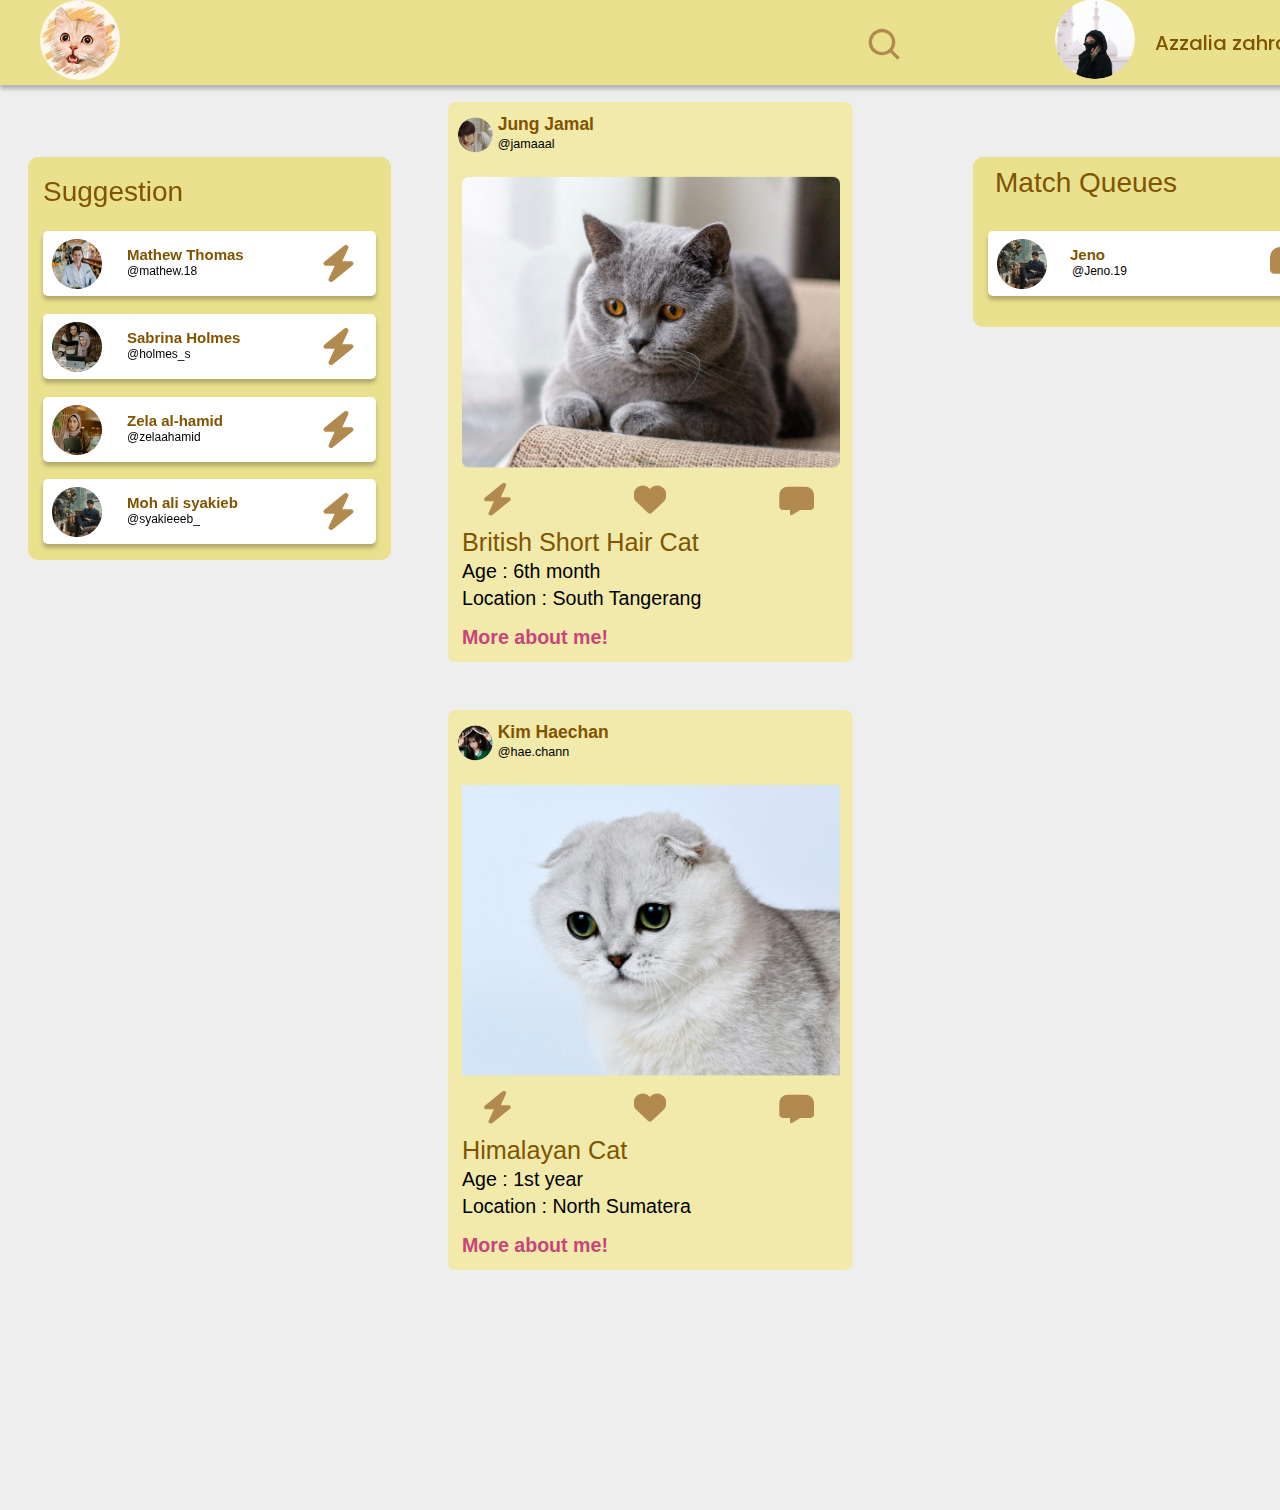
==== index.html @ 4c838490 "tambah" ====
<!DOCTYPE html>
<html lang="en">
<head>
    <meta charset="UTF-8">
    <meta name="viewport" content="width=device-width, initial-scale=1.0">
    <title>TinPaw</title>
    <link rel="stylesheet" href="asset/css/home.css">
    <!-- font inter-->
    <link rel="preconnect" href="https://fonts.googleapis.com">
    <link rel="preconnect" href="https://fonts.gstatic.com" crossorigin>
    <link href="https://fonts.googleapis.com/css2?family=Inter:wght@100..900&display=swap" rel="stylesheet">
    <link rel="stylesheet" href="https://fonts.googleapis.com/css2?family=Fira+Code:wght@400;700&display=swap">
    <!-- icon -->
    <link href='https://unpkg.com/boxicons@2.0.7/css/boxicons.min.css' rel='stylesheet'>
    <link rel="stylesheet" href="https://cdnjs.cloudflare.com/ajax/libs/animate.css/4.1.1/animate.min.css">

</head>

    <nav>
        <div class="search">
        <a href="login.html"><i class='bx bx-search'  style='font-size: 40px; margin-top: 20px; margin-left: 65px; color: 
            #B28A4F;'></i></a>
        </div>
        <div class="logo-cat">
            <img src="asset/img/logo.png" alt="logo">
        </div>
        <div class="profil-foto">
            <a href="#"><img class="profil-foto-4" src="asset/img/profil foto.png" /></a>
            <div class="text-wrapper-17">Azzalia zahra</div>
          </div>
    </nav>
    <div class="container">
        <!-- Suggestion  -->
        <div class="suggest-box">
        <div class="text-wrapper-16">Suggestion</div>
        <div class="sug">
          <div class="overlap-group-2">
            <div class="text-wrapper-13">Moh ali syakieb</div>
            <div class="text-wrapper-14">@syakieeeb_</div>
            <img class="match-3" src="asset/icon/match.svg" />
            <a href=""><img class="foto-2" src="asset/img/suggestion/foto 4.png" /></a>
          </div>
        </div>
        <div class="sug-2">
          <div class="overlap-group-2">
            <div class="text-wrapper-13">Zela al-hamid</div>
            <div class="text-wrapper-14">@zelaahamid</div>
            <img class="match-3" src="asset/icon/match.svg" />
            <a href=""><img class="foto-2" src="asset/img/suggestion/foto 3.png" /></a>
          </div>
        </div>
        <div class="sug-3">
          <div class="overlap-group-2">
            <div class="text-wrapper-13">Sabrina Holmes</div>
            <div class="text-wrapper-14">@holmes_s</div>
            <img class="match-3" src="asset/icon/match.svg" />
            <a href=""><img class="foto-2" src="asset/img/suggestion/foto 2.png" /></a>
          </div>
        </div>
        <div class="sug-4">
          <div class="overlap-group-2">
            <div class="text-wrapper-13">Mathew Thomas</div>
            <div class="text-wrapper-14">@mathew.18</div>
            <img class="match-3" src="asset/icon/match.svg" />
            <a href=""><img class="foto-2" src="asset/img/suggestion/foto 1.png" /></a>
          </div>
        </div>
        </div>

        <!-- Match Queues -->

        <div class="match-box">
            <div class="overlap-2">
              <!-- <div class="match-queues">
                <div class="overlap-group-2">
                 <div class="text-wrapper-13">Saleh Badawi</div>
                  <div class="text-wrapper-14">@saleh.18</div>
                  <img class="message-3" src="asset/icon/message.svg" />
                  <img class="foto-2" src="asset/img/match/foto 1-1.png" />
                </div>
              </div>
              <div class="div-wrapper">
                <div class="overlap-group-2">
                  <div class="text-wrapper-13">Felisa dwivanya</div>
                  <div class="text-wrapper-14">@Felisa20</div>
                  <img class="message-3" src="asset/icon/message.svg" />
                  <img class="foto-2" src="asset/img/match/foto 1.png" />
                </div>
              </div>
              <div class="match-queues-2">
                <div class="overlap-group-2">
                  <div class="text-wrapper-13">Davindra</div>
                  <div class="text-wrapper-14">@Davindra.19</div>
                  <img class="message-3" src="asset/icon/message.svg" />
                  <img class="foto-2" src="asset/img/match/foto 1-2.png" />
                </div>
              </div> -->
              <div class="match-queues-3">
                <div class="overlap-group-2">
                <div class="saleh-badawi">Jeno</div>
                <div class="text-wrapper-14">@Jeno.19</div>
                <a href="#"><img class="message-3" src="asset/icon/message.svg" /></a>
                <img class="foto-2" src="asset/img/match/foto 1-3.png" />
                </div>
              </div>
              <div class="text-wrapper-15">Match Queues</div>
            </div>
          </div>

          <!-- posstingan -->
          <div class="box">
            <div class="post">
              <div class="overlap-group">
                <div class="about">More about me!</div>
                <div class="div">Location : South Tangerang</div>
                <div class="text-wrapper-2">Age : 6th month</div>
                <div class="text-wrapper-3">British Short Hair Cat</div>
                <img class="message" src="asset/icon/message.svg" />
                <img class="love" src="asset/icon/love.svg" />
                <img class="match" src="asset/icon/match.svg" />
                <a href="#"><img class="gambar" src="asset/img/post/gambar 1.png" /></a>
                <img class="line" src="" />
                <div class="foto">
                  <a href=""><img class="profil-foto" src="asset/img/post/profil foto1.png" /></a>
                  <div class="text-wrapper-4">@jamaaal</div>
                  <div class="text-wrapper-5">Jung Jamal</div>
                </div>
              </div>
            </div>
          </div>
          <div class="box1">
            <div class="post">
              <div class="overlap-group">
                <div class="about">More about me!</div>
                <div class="div">Location : North Sumatera</div>
                <div class="text-wrapper-2">Age : 1st year</div>
                <div class="text-wrapper-3">Himalayan Cat</div>
                <img class="message" src="asset/icon/message.svg" />
                <img class="love" src="asset/icon/love.svg" />
                <img class="match" src="asset/icon/match.svg" />
                <a href="#"><img class="gambar" src="asset/img/post/gambar 2.png" /></a>
                <img class="line" src="" />
                <div class="foto">
                  <a href=""><img class="profil-foto" src="asset/img/post/profil foto.png" /></a>                  <div class="text-wrapper-4">@hae.chann</div>
                  <div class="text-wrapper-5">Kim Haechan</div>
                </div>
              </div>
            </div>
          </div>
       
    
  </div>

    
    
    
</body>
</html>
---- asset/css/home.css ----
@import url('https://fonts.googleapis.com/css2?family=Poppins:wght@400;500;600&display=swap');

* {
    margin: 0;
    padding: 0;
    box-sizing: border-box;
    font-family: 'Poppins', sans-serif;
}

body {
    justify-content: center;
    align-items: center;
    background-color: #EFEFEF;
    overflow:scroll;
}

nav {
  z-index: 1000;
  position: fixed;
  display: flex;
  width: 1365px;
  height: 85px;
  flex-shrink: 0;
  background: #EAE18E;
  box-shadow: 0px 4px 4px 0px rgba(0, 0, 0, 0.25);
}

.search {
    display: flex;
    justify-content: center;
    align-items: center;
    order: 2;
    margin-left: 680px;
    margin-bottom: 10px;
  }
  
  .search a {
    display: inline-block;
  }
  
  .logo-cat img {
    width: 80px;
    height: 80px;
    flex-shrink: 0;
    border-radius: 80px;
    margin-left: 40px;
    order: 1;
  }
  
  .profil-foto {
    color: #805500;
    text-align: center;
    font-family: Inter;
    font-size: 20px;
    font-style: normal;
    font-weight: 500;
    line-height: normal;
    display: flex;
    align-items: center;
    order: 3;
    margin-left: 150px;
  }
  
  .profil-foto img {
    width: 80px;
    height: 80px;
    flex-shrink: 0;
    border-radius: 80px;
    margin-right: 20px;
  }

  .container{
    background-color: #eeeeee;
    display: flex;
    flex-direction: row;
    justify-content: center;
    width: 100%;
  flex-direction: column;
  }

  .suggest-box {
    position: fixed;
    width: 363px;
    height: 403px;
    top: 157px;
    left: 28px;
    background-color: #eae18e;
    border-radius: 10px;
  }
  
  .sug {
    top: 479px;
    position: fixed;
    width: 337px;
    height: 65px;
    left: 43px;
  }
  
  .match-3 {
    position: absolute;
    width: 35px;
    height: 37px;
    top: 14px;
    left: 278px;
  }
  
  .sug-2 {
    top: 397px;
    position: fixed;
    width: 337px;
    height: 65px;
    left: 43px;
  }
  
  .sug-3 {
    top: 314px;
    position: fixed;
    width: 337px;
    height: 65px;
    left: 43px;
  }
  
  .sug-4 {
    top: 231px;
    position: fixed;
    width: 337px;
    height: 65px;
    left: 43px;
  }
  
  .text-wrapper-16 {
    position: fixed;
    top: 176px;
    left: 43px;
    font-family: "Inter-Medium", Helvetica;
    font-weight: 500;
    color: #805400;
    font-size: 28px;
    letter-spacing: 0;
    line-height: normal;
  }

  .text-wrapper-13 {
    position: absolute;
    width: 122px;
    top: 15px;
    left: 84px;
    font-family: "Inter-SemiBold", Helvetica;
    font-weight: 600;
    color: #805400;
    font-size: 15px;
    letter-spacing: 0;
    line-height: normal;
    white-space: nowrap;
  }
  
  .text-wrapper-14 {
    position: absolute;
    top: 33px;
    left: 84px;
    font-family: "Inter-Light", Helvetica;
    font-weight: 300;
    color: #000000;
    font-size: 12px;
    letter-spacing: 0;
    line-height: normal;
  }

  .overlap-group-2 {
    position: relative;
    width: 333px;
    height: 65px;
    background-color: #ffffff;
    border-radius: 5px;
    box-shadow: 0px 4px 4px #00000040;
  }

  .foto-2 {
    position: absolute;
    width: 50px;
    height: 50px;
    top: 8px;
    left: 9px;
    object-fit: cover;
  } 
  
   .match-box {
    position: fixed;
    width: 365px;
    height: 170px; /*403px*/
    top: 157px;
    left: 973px;
  }
  
   .overlap-2 {
    width: 363px;
    height: 170px; /*403px*/
    background-color: #eae18e;
    position: relative;
    border-radius: 10px;
  }
  
   .match-queues {
    top: 322px;
    position: absolute;
    width: 337px;
    height: 65px;
    left: 15px;
  }
  
   .overlap-group-2 {
    position: relative;
    width: 333px;
    height: 65px;
    background-color: #ffffff;
    border-radius: 5px;
    box-shadow: 0px 4px 4px #00000040;
  }
  
   .text-wrapper-13 {
    position: absolute;
    width: 122px;
    top: 15px;
    left: 84px;
    font-family: "Inter-SemiBold", Helvetica;
    font-weight: 600;
    color: #805400;
    font-size: 15px;
    letter-spacing: 0;
    line-height: normal;
    white-space: nowrap;
  }
  
   .text-wrapper-14 {
    position: absolute;
    top: 33px;
    left: 84px;
    font-family: "Inter-Light", Helvetica;
    font-weight: 300;
    color: #000000;
    font-size: 12px;
    letter-spacing: 0;
    line-height: normal;
  }
  
   .message-3 {
    position: absolute;
    width: 40px;
    height: 33px;
    top: 16px;
    left: 282px;
  }
  
   .foto-2 {
    position: absolute;
    width: 50px;
    height: 50px;
    top: 8px;
    left: 9px;
    object-fit: cover;
  }
  
   .div-wrapper {
    top: 240px;
    position: absolute;
    width: 337px;
    height: 65px;
    left: 15px;
  }
  
   .match-queues-2 {
    top: 157px;
    position: absolute;
    width: 337px;
    height: 65px;
    left: 15px;
  }
  
   .match-queues-3 {
    top: 74px;
    position: absolute;
    width: 337px;
    height: 65px;
    left: 15px;
  }
  
   .saleh-badawi {
    position: absolute;
    width: 122px;
    top: 15px;
    left: 82px;
    font-family: "Inter-SemiBold", Helvetica;
    font-weight: 600;
    color: #805400;
    font-size: 15px;
    letter-spacing: 0;
    line-height: normal;
    white-space: nowrap;
  }
  
   .text-wrapper-15 {
    position: absolute;
    top: 10px;
    left: 22px;
    font-family: "Inter-Medium", Helvetica;
    font-weight: 500;
    color: #805400;
    font-size: 28px;
    letter-spacing: 0;
    line-height: normal;
  }

.container .post {
  width: 590px;
  top: 1902px;
  position: absolute;
  height: 800px;
  left: 431px;
}

.container .overlap-group {
  width: 578px;
  height: 800px;
  background-color: #f2ebac;
  position: relative;
  border-radius: 10px;
}

.container .text-wrapper {
  position: absolute;
  top: 745px;
  left: 20px;
  font-family: "Inter-Bold", Helvetica;
  font-weight: 700;
  color: #c7457b;
  font-size: 28px;
  letter-spacing: 0;
  line-height: normal;
}

.container .text-wrapper-2 {
  position: absolute;
  top: 697px;
  left: 20px;
  font-family: "Inter-Light", Helvetica;
  font-weight: 300;
  color: #000000;
  font-size: 28px;
  letter-spacing: 0;
  line-height: normal;
}

.container .text-wrapper-3 {
  position: absolute;
  top: 663px;
  left: 20px;
  font-family: "Inter-Light", Helvetica;
  font-weight: 300;
  color: #000000;
  font-size: 28px;
  letter-spacing: 0;
  line-height: normal;
}

.container .text-wrapper-4 {
  position: absolute;
  top: 619px;
  left: 20px;
  font-family: "Inter-Medium", Helvetica;
  font-weight: 500;
  color: #000000;
  font-size: 36px;
  letter-spacing: 0;
  line-height: normal;
}

.container .message {
  position: absolute;
  width: 50px;
  height: 44px;
  top: 562px;
  left: 464px;
}

.container .love {
  top: 558px;
  position: absolute;
  width: 47px;
  height: 47px;
  left: 265px;
}

.container .match {
  position: absolute;
  width: 47px;
  height: 47px;
  top: 558px;
  left: 65px;
}

.container .gambar {
  top: 114px;
  object-fit: cover;
  position: absolute;
  width: 540px;
  height: 415px;
  left: 20px;
}

.container .line {
  position: absolute;
  width: 577px;
  height: 2px;
  top: 83px;
  left: 1px;
  object-fit: cover;
}

.container .text-wrapper-5 {
  position: absolute;
  top: 50px;
  left: 71px;
  font-family: "Inter-Light", Helvetica;
  font-weight: 300;
  color: #000000;
  font-size: 18px;
  letter-spacing: 0;
  line-height: normal;
}

.container .text-wrapper-6 {
  width: 257px;
  top: 17px;
  left: 71px;
  font-size: 25px;
  position: absolute;
  font-family: "Inter-SemiBold", Helvetica;
  font-weight: 600;
  color: #805400;
  letter-spacing: 0;
  line-height: normal;
  white-space: nowrap;
}

.container .profil-foto {
  position: absolute;
  width: 50px;
  height: 50px;
  top: 22px;
  left: 14px;
  object-fit: cover;
}

.container .overlap-wrapper {
  width: 590px;
  top: 1024px;
  position: absolute;
  height: 800px;
  left: 431px;
}

.container .img {
  position: absolute;
  width: 47px;
  height: 47px;
  top: 558px;
  left: 66px;
}

.container .overlap-group-wrapper {
  width: 586px;
  top: 157px;
  position: absolute;
  height: 800px;
  left: 431px;
}

.container .overlap {
  width: 578px;
  height: 800px;
  background-color: #f1eaab;
  position: relative;
  border-radius: 10px;
}

.container .text-wrapper-7 {
  position: absolute;
  top: 749px;
  left: 20px;
  font-family: "Inter-Bold", Helvetica;
  font-weight: 700;
  color: #c7457b;
  font-size: 28px;
  letter-spacing: 0;
  line-height: normal;
}

.container .text-wrapper-8 {
  position: absolute;
  top: 694px;
  left: 20px;
  font-family: "Inter-Light", Helvetica;
  font-weight: 300;
  color: #000000;
  font-size: 28px;
  letter-spacing: 0;
  line-height: normal;
}

.container .text-wrapper-9 {
  position: absolute;
  top: 655px;
  left: 20px;
  font-family: "Inter-Light", Helvetica;
  font-weight: 300;
  color: #000000;
  font-size: 28px;
  letter-spacing: 0;
  line-height: normal;
}

.container .text-wrapper-10 {
  position: absolute;
  top: 609px;
  left: 20px;
  font-family: "Inter-Medium", Helvetica;
  font-weight: 500;
  color: #805400;
  font-size: 36px;
  letter-spacing: 0;
  line-height: normal;
}

.container .message-2 {
  position: absolute;
  width: 50px;
  height: 44px;
  top: 548px;
  left: 473px;
}

.container .love-2 {
  top: 544px;
  position: absolute;
  width: 47px;
  height: 47px;
  left: 265px;
}

.container .match-2 {
  position: absolute;
  width: 47px;
  height: 47px;
  top: 544px;
  left: 47px;
}

.container .gambar-2 {
  top: 107px;
  position: absolute;
  width: 540px;
  height: 415px;
  left: 20px;
}

.container .foto {
  position: absolute;
  width: 318px;
  height: 55px;
  top: 17px;
  left: 14px;
}

.container .profil-foto-2 {
  position: absolute;
  width: 50px;
  height: 50px;
  top: 5px;
  left: 0;
  object-fit: cover;
}

.container .text-wrapper-11 {
  position: absolute;
  top: 33px;
  left: 57px;
  font-family: "Inter-Light", Helvetica;
  font-weight: 300;
  color: #000000;
  font-size: 18px;
  letter-spacing: 0;
  line-height: normal;
}

.container .text-wrapper-12 {
  position: absolute;
  width: 257px;
  top: 0;
  left: 57px;
  font-family: "Inter-SemiBold", Helvetica;
  font-weight: 600;
  color: #805400;
  font-size: 25px;
  letter-spacing: 0;
  line-height: normal;
  white-space: nowrap;
}

.box {
  border-radius: 10px;
  width: 578px;
  height: 800px;
  transform: scale(0.7); /* Mengurangi skala menjadi setengah */
  transform-origin: top left;
  margin-top: 8%;
  margin-left: 35%;
  z-index: 500;
}



.box .post {
  position: fixed;
  width: 586px;
  height: 800px;
  top: 0;
  left: 0;
}

.box .overlap-group {
  position: relative;
  width: 578px;
  height: 800px;
  background-color: #f1eaab;
  border-radius: 10px;
}

.box .about {
  position: absolute;
  top: 749px;
  left: 20px;
  font-family: "Inter-Bold", Helvetica;
  font-weight: 700;
  color: #c7457b;
  font-size: 28px;
  letter-spacing: 0;
  line-height: normal;
}

.box .div {
  position: absolute;
  top: 694px;
  left: 20px;
  font-family: "Inter-Light", Helvetica;
  font-weight: 300;
  color: #000000;
  font-size: 28px;
  letter-spacing: 0;
  line-height: normal;
}

.box .text-wrapper-2 {
  position: absolute;
  top: 655px;
  left: 20px;
  font-family: "Inter-Light", Helvetica;
  font-weight: 300;
  color: #000000;
  font-size: 28px;
  letter-spacing: 0;
  line-height: normal;
}

.box .text-wrapper-3 {
  position: absolute;
  top: 609px;
  left: 20px;
  font-family: "Inter-Medium", Helvetica;
  font-weight: 500;
  color: #805400;
  font-size: 36px;
  letter-spacing: 0;
  line-height: normal;
}

.box .message {
  position: absolute;
  width: 50px;
  height: 44px;
  top: 548px;
  left: 473px;
}

.box .love {
  position: absolute;
  width: 47px;
  height: 47px;
  top: 544px;
  left: 265px;
}

.box .match {
  position: absolute;
  width: 47px;
  height: 47px;
  top: 544px;
  left: 47px;
}

.box .gambar {
  position: absolute;
  width: 540px;
  height: 415px;
  top: 107px;
  left: 20px;
}

.box .line {
  position: absolute;
  width: 577px;
  height: 2px;
  top: 83px;
  left: 1px;
  object-fit: cover;
}

.box .foto {
  position: absolute;
  width: 318px;
  height: 55px;
  top: 17px;
  left: 14px;
}

.box .profil-foto {
  position: absolute;
  width: 50px;
  height: 50px;
  top: 5px;
  left: 0;
  object-fit: cover;
  margin-left: 0px;
  border-radius: 50px;
}

.box .text-wrapper-4 {
  position: absolute;
  top: 33px;
  left: 57px;
  font-family: "Inter-Light", Helvetica;
  font-weight: 300;
  color: #000000;
  font-size: 18px;
  letter-spacing: 0;
  line-height: normal;
}

.box .text-wrapper-5 {
  position: absolute;
  width: 257px;
  top: 0;
  left: 57px;
  font-family: "Inter-SemiBold", Helvetica;
  font-weight: 600;
  color: #805400;
  font-size: 25px;
  letter-spacing: 0;
  line-height: normal;
  white-space: nowrap;
}

.box1 {
  border-radius: 10px;
  width: 578px;
  height: 800px;
  transform: scale(0.7); /* Mengurangi skala menjadi setengah */
  transform-origin: top left;
  margin-top: -15%;
  margin-left: 35%;
  z-index: 500;
}



.box1 .post {
  position: fixed;
  width: 586px;
  height: 800px;
  top: 0;
  left: 0;
}

.box1 .overlap-group {
  position: relative;
  width: 578px;
  height: 800px;
  background-color: #f1eaab;
  border-radius: 10px;
}

.box1 .about {
  position: absolute;
  top: 749px;
  left: 20px;
  font-family: "Inter-Bold", Helvetica;
  font-weight: 700;
  color: #c7457b;
  font-size: 28px;
  letter-spacing: 0;
  line-height: normal;
}

.box1 .div {
  position: absolute;
  top: 694px;
  left: 20px;
  font-family: "Inter-Light", Helvetica;
  font-weight: 300;
  color: #000000;
  font-size: 28px;
  letter-spacing: 0;
  line-height: normal;
}

.box1 .text-wrapper-2 {
  position: absolute;
  top: 655px;
  left: 20px;
  font-family: "Inter-Light", Helvetica;
  font-weight: 300;
  color: #000000;
  font-size: 28px;
  letter-spacing: 0;
  line-height: normal;
}

.box1 .text-wrapper-3 {
  position: absolute;
  top: 609px;
  left: 20px;
  font-family: "Inter-Medium", Helvetica;
  font-weight: 500;
  color: #805400;
  font-size: 36px;
  letter-spacing: 0;
  line-height: normal;
}

.box1 .message {
  position: absolute;
  width: 50px;
  height: 44px;
  top: 548px;
  left: 473px;
}

.box1 .love {
  position: absolute;
  width: 47px;
  height: 47px;
  top: 544px;
  left: 265px;
}

.box1 .match {
  position: absolute;
  width: 47px;
  height: 47px;
  top: 544px;
  left: 47px;
}

.box1 .gambar {
  position: absolute;
  width: 540px;
  height: 415px;
  top: 107px;
  left: 20px;
}

.box1 .line {
  position: absolute;
  width: 577px;
  height: 2px;
  top: 83px;
  left: 1px;
  object-fit: cover;
}

.box1 .foto {
  position: absolute;
  width: 318px;
  height: 55px;
  top: 17px;
  left: 14px;
}

.box1 .profil-foto {
  position: absolute;
  width: 50px;
  height: 50px;
  top: 5px;
  left: 0;
  object-fit: cover;
  margin-left: 0px;
  border-radius: 50px;
}

.box1 .text-wrapper-4 {
  position: absolute;
  top: 33px;
  left: 57px;
  font-family: "Inter-Light", Helvetica;
  font-weight: 300;
  color: #000000;
  font-size: 18px;
  letter-spacing: 0;
  line-height: normal;
}

.box1 .text-wrapper-5 {
  position: absolute;
  width: 257px;
  top: 0;
  left: 57px;
  font-family: "Inter-SemiBold", Helvetica;
  font-weight: 600;
  color: #805400;
  font-size: 25px;
  letter-spacing: 0;
  line-height: normal;
  white-space: nowrap;
}
@media screen and (max-width: 600px) {
  nav {
      height: 60px; /* Sesuaikan tinggi untuk perangkat seluler */
  }

  .logo-cat img {
      width: 60px; /* Ukuran logo yang lebih kecil */
      height: 60px; /* Ukuran logo yang lebih kecil */
  }

  .text-wrapper-16 {
      font-size: 16px; /* Ukuran font yang lebih kecil */
  }

  .profil-foto {
      margin-left: 10px; /* Jarak yang lebih kecil dari kiri */
  }
  .box{
    margin-top: 20%;
    margin-left: 10%;
    
  }
  .box1{
    margin-left: 10%;
  }
  .suggest-box {
    display: none;
  }
  
}
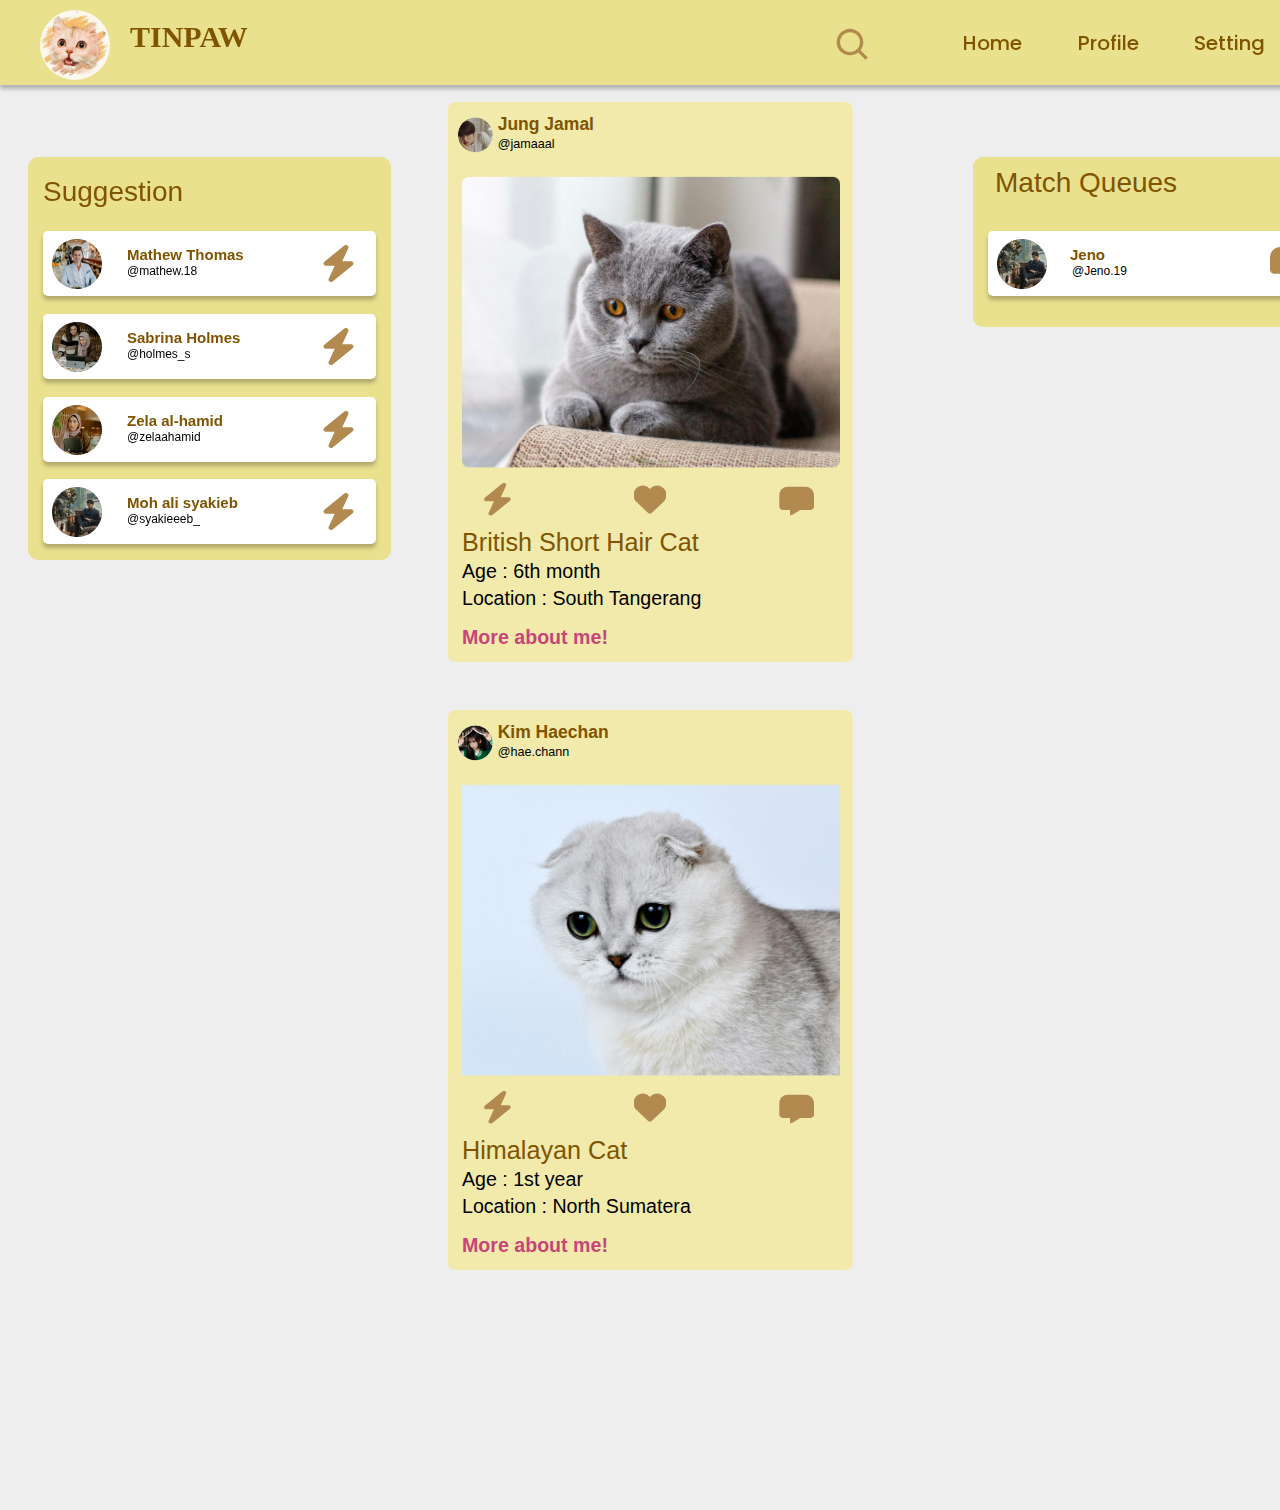
==== commit 34a65641: "edit index.html" ====
--- a/index.html
+++ b/index.html
@@ -24,10 +24,16 @@
         <div class="logo-cat">
             <img src="asset/img/logo.png" alt="logo">
         </div>
-        <div class="profil-foto">
-            <a href="#"><img class="profil-foto-4" src="asset/img/profil foto.png" /></a>
-            <div class="text-wrapper-17">Azzalia zahra</div>
-          </div>
+        <div class="logo">TINPAW</div>
+        <div class="home">
+            <a href="#"><div class="text-wrapper-17">Home</div></a>
+        </div>
+        <div class="profil">
+          <a href="#"><div class="text-wrapper-17">Profile</div></a>
+        </div>
+        <div class="setting">
+          <a href="#"><div class="text-wrapper-17">Setting</div></a>
+        </div>
     </nav>
     <div class="container">
         <!-- Suggestion  -->
--- a/asset/css/home.css
+++ b/asset/css/home.css
@@ -30,7 +30,8 @@
     justify-content: center;
     align-items: center;
     order: 2;
-    margin-left: 680px;
+    margin-left: 520px;
+    margin-right: 10px;
     margin-bottom: 10px;
   }
   
@@ -39,15 +40,49 @@
   }
   
   .logo-cat img {
-    width: 80px;
-    height: 80px;
+    width: 70px;
+    margin-top: 10px;
+    height: 70px;
     flex-shrink: 0;
     border-radius: 80px;
     margin-left: 40px;
     order: 1;
   }
-  
-  .profil-foto {
+
+  .logo{
+  margin-top: 20px;
+  margin-left: 20px;
+  color: #805500;
+  text-align: center;
+  font-family: 'Figma Hand', cursive;
+  font-size: 30px;
+  font-style: normal;
+  font-weight: 700;
+  line-height: normal;
+  }
+  
+  .home {
+  margin-top: 28px;
+  margin-left: 40px;
+  width: 140px;
+  height: 23px;
+  flex-shrink: 0;
+  color: #805500;
+  text-align: center;
+  font-family: Inter;
+  font-size: 20px;
+  font-style: normal;
+  font-weight: 500;
+  line-height: normal;
+  order: 3;
+  }
+
+  .profil {
+    margin-left: -30px;
+    margin-top: 28px;
+    width: 151px;
+    height: 23px;
+    flex-shrink: 0;
     color: #805500;
     text-align: center;
     font-family: Inter;
@@ -55,19 +90,33 @@
     font-style: normal;
     font-weight: 500;
     line-height: normal;
-    display: flex;
-    align-items: center;
-    order: 3;
-    margin-left: 150px;
-  }
-  
-  .profil-foto img {
-    width: 80px;
-    height: 80px;
-    flex-shrink: 0;
-    border-radius: 80px;
-    margin-right: 20px;
-  }
+    order: 4;
+    }
+
+    .setting {
+      margin-left: -30px;
+      margin-top: 28px;
+      width: 151px;
+      height: 23px;
+      flex-shrink: 0;
+      color: #805500;
+      text-align: center;
+      font-family: Inter;
+      font-size: 20px;
+      font-style: normal;
+      font-weight: 500;
+      line-height: normal;
+      order: 5;
+      }
+
+      a {
+        text-decoration: none; 
+        color: #805500;
+      }
+      
+    
+  
+  
 
   .container{
     background-color: #eeeeee;
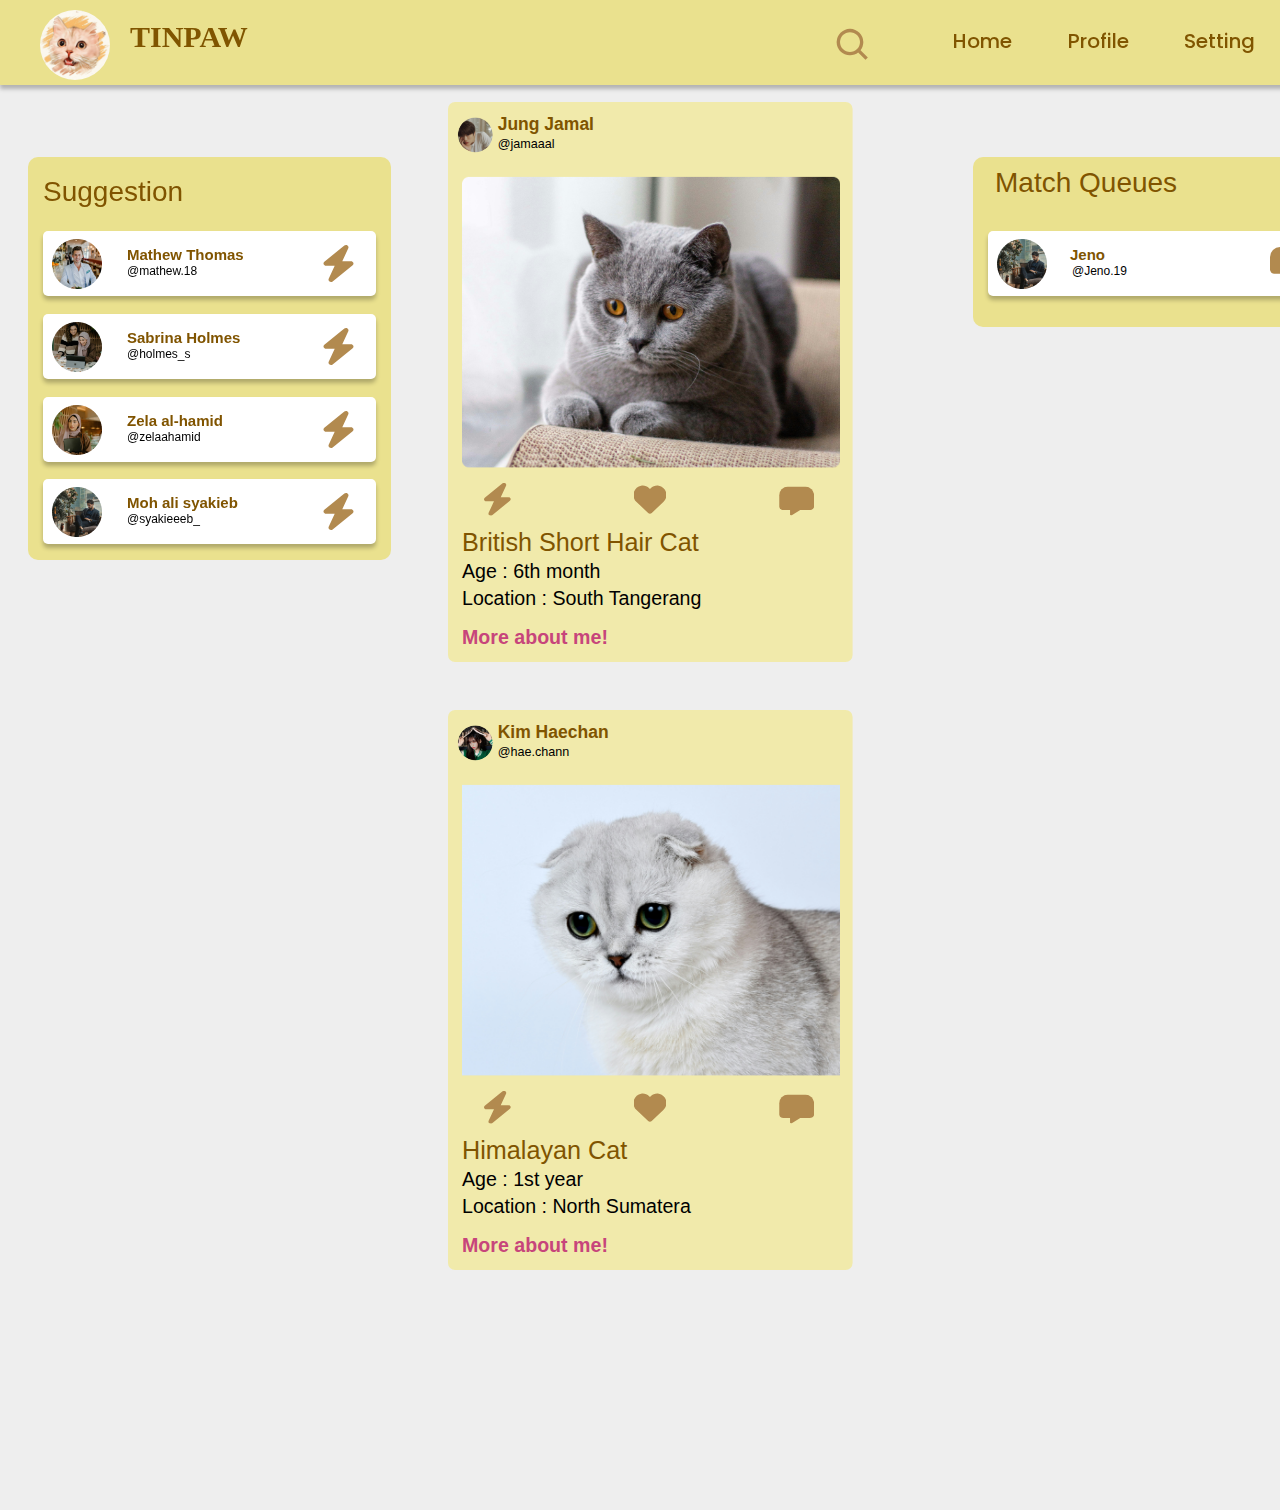
==== commit efe63813: "TAMBAH FITUR CAHAT" ====
--- a/index.html
+++ b/index.html
@@ -17,60 +17,60 @@
 </head>
 
     <nav>
-        <div class="search">
-        <a href="login.html"><i class='bx bx-search'  style='font-size: 40px; margin-top: 20px; margin-left: 65px; color: 
-            #B28A4F;'></i></a>
-        </div>
+        
+       
         <div class="logo-cat">
             <img src="asset/img/logo.png" alt="logo">
         </div>
         <div class="logo">TINPAW</div>
-        <div class="home">
-            <a href="#"><div class="text-wrapper-17">Home</div></a>
-        </div>
-        <div class="profil">
-          <a href="#"><div class="text-wrapper-17">Profile</div></a>
-        </div>
-        <div class="setting">
-          <a href="#"><div class="text-wrapper-17">Setting</div></a>
+        
+        <div class="search">
+          <a href="#"><i class='bx bx-search'  style='font-size: 40px; margin-top: 20px; margin-left: 65px; color: 
+              #B28A4F;'></i></a>
+          <div class="home">
+          <a href="#"><div class="text-wrapper-17">Home</div></a></div>
+          <div class="profil">
+          <a href="profil.html"><div class="text-wrapper-17">Profile</div></a></div>
+          <div class="setting">
+          <a href="general.html"><div class="text-wrapper-17">Setting</div></a></div>
         </div>
     </nav>
     <div class="container">
         <!-- Suggestion  -->
         <div class="suggest-box">
         <div class="text-wrapper-16">Suggestion</div>
-        <div class="sug">
+        <a href="#"><div class="sug">
           <div class="overlap-group-2">
             <div class="text-wrapper-13">Moh ali syakieb</div>
             <div class="text-wrapper-14">@syakieeeb_</div>
             <img class="match-3" src="asset/icon/match.svg" />
-            <a href=""><img class="foto-2" src="asset/img/suggestion/foto 4.png" /></a>
+           <img class="foto-2" src="asset/img/suggestion/foto 4.png" />
           </div>
-        </div>
-        <div class="sug-2">
+        </div></a>
+        <a href="#"><div class="sug-2">
           <div class="overlap-group-2">
             <div class="text-wrapper-13">Zela al-hamid</div>
             <div class="text-wrapper-14">@zelaahamid</div>
             <img class="match-3" src="asset/icon/match.svg" />
-            <a href=""><img class="foto-2" src="asset/img/suggestion/foto 3.png" /></a>
+            <img class="foto-2" src="asset/img/suggestion/foto 3.png" />
           </div>
-        </div>
-        <div class="sug-3">
+        </div></a>
+        <a href="#"><div class="sug-3">
           <div class="overlap-group-2">
             <div class="text-wrapper-13">Sabrina Holmes</div>
             <div class="text-wrapper-14">@holmes_s</div>
             <img class="match-3" src="asset/icon/match.svg" />
-            <a href=""><img class="foto-2" src="asset/img/suggestion/foto 2.png" /></a>
+            <img class="foto-2" src="asset/img/suggestion/foto 2.png" />
           </div>
-        </div>
-        <div class="sug-4">
+        </div></a>
+        <a href="#"><div class="sug-4">
           <div class="overlap-group-2">
             <div class="text-wrapper-13">Mathew Thomas</div>
             <div class="text-wrapper-14">@mathew.18</div>
             <img class="match-3" src="asset/icon/match.svg" />
-            <a href=""><img class="foto-2" src="asset/img/suggestion/foto 1.png" /></a>
+            <img class="foto-2" src="asset/img/suggestion/foto 1.png" />
           </div>
-        </div>
+        </div></a>
         </div>
 
         <!-- Match Queues -->
@@ -105,7 +105,7 @@
                 <div class="overlap-group-2">
                 <div class="saleh-badawi">Jeno</div>
                 <div class="text-wrapper-14">@Jeno.19</div>
-                <a href="#"><img class="message-3" src="asset/icon/message.svg" /></a>
+                <a href="messages.html"><img class="message-3" src="asset/icon/message.svg" /></a>
                 <img class="foto-2" src="asset/img/match/foto 1-3.png" />
                 </div>
               </div>
--- a/asset/css/home.css
+++ b/asset/css/home.css
@@ -62,7 +62,6 @@
   }
   
   .home {
-  margin-top: 28px;
   margin-left: 40px;
   width: 140px;
   height: 23px;
@@ -79,7 +78,6 @@
 
   .profil {
     margin-left: -30px;
-    margin-top: 28px;
     width: 151px;
     height: 23px;
     flex-shrink: 0;
@@ -95,7 +93,6 @@
 
     .setting {
       margin-left: -30px;
-      margin-top: 28px;
       width: 151px;
       height: 23px;
       flex-shrink: 0;
@@ -986,8 +983,15 @@
   }
 
   .logo-cat img {
-      width: 60px; /* Ukuran logo yang lebih kecil */
-      height: 60px; /* Ukuran logo yang lebih kecil */
+      width: 45px; /* Ukuran logo yang lebih kecil */
+      height: 45px; /* Ukuran logo yang lebih kecil */
+  }
+  
+
+
+
+  .logo{
+    font-size: medium;
   }
 
   .text-wrapper-16 {
@@ -1008,5 +1012,48 @@
   .suggest-box {
     display: none;
   }
-  
-}+
+    /* Hamburger Icon */
+  .menu-toggle {
+    display: block;
+    width: 30px;
+    height: 30px;
+    margin: 20px;
+    cursor: pointer;
+  }
+
+  /* Bar 1 */
+  .menu-toggle .bar {
+    width: 100%;
+    height: 2px;
+    background-color: #000;
+    margin: 6px 0;
+    transition: background-color 0.3s ease-in-out;
+  }
+
+  /* Bar 2 */
+  .menu-toggle .bar:last-child {
+    margin-bottom: 0;
+  }
+
+  /* Menu Items */
+  nav ul {
+    display: none;
+    list-style-type: none;
+    padding: 0;
+    margin: 0;
+  }
+
+  nav ul li {
+    margin-bottom: 10px;
+  }
+
+  /* Show Menu when clicked */
+  .menu-toggle:checked ~ ul {
+    display: block;
+  }
+
+  
+  
+}
+
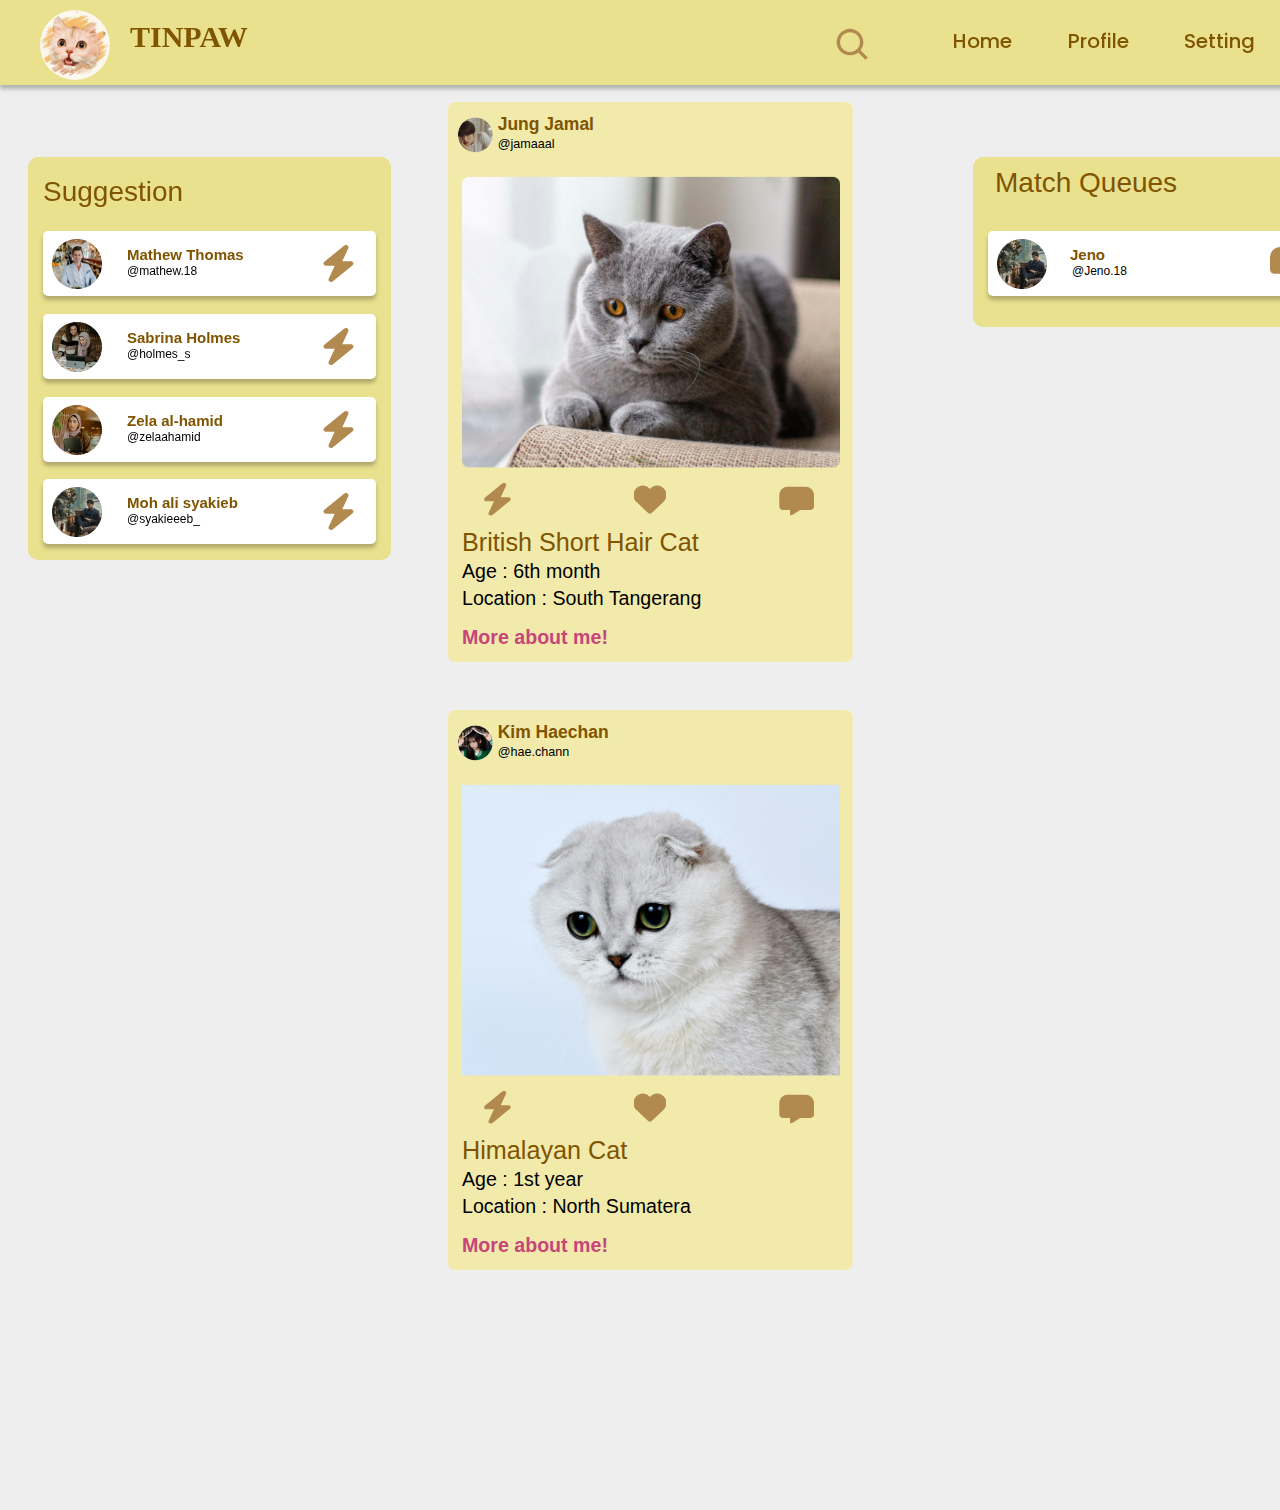
==== commit cb2b27fe: "edit" ====
--- a/index.html
+++ b/index.html
@@ -104,7 +104,7 @@
               <div class="match-queues-3">
                 <div class="overlap-group-2">
                 <div class="saleh-badawi">Jeno</div>
-                <div class="text-wrapper-14">@Jeno.19</div>
+                <div class="text-wrapper-14">@Jeno.18</div>
                 <a href="messages.html"><img class="message-3" src="asset/icon/message.svg" /></a>
                 <img class="foto-2" src="asset/img/match/foto 1-3.png" />
                 </div>
